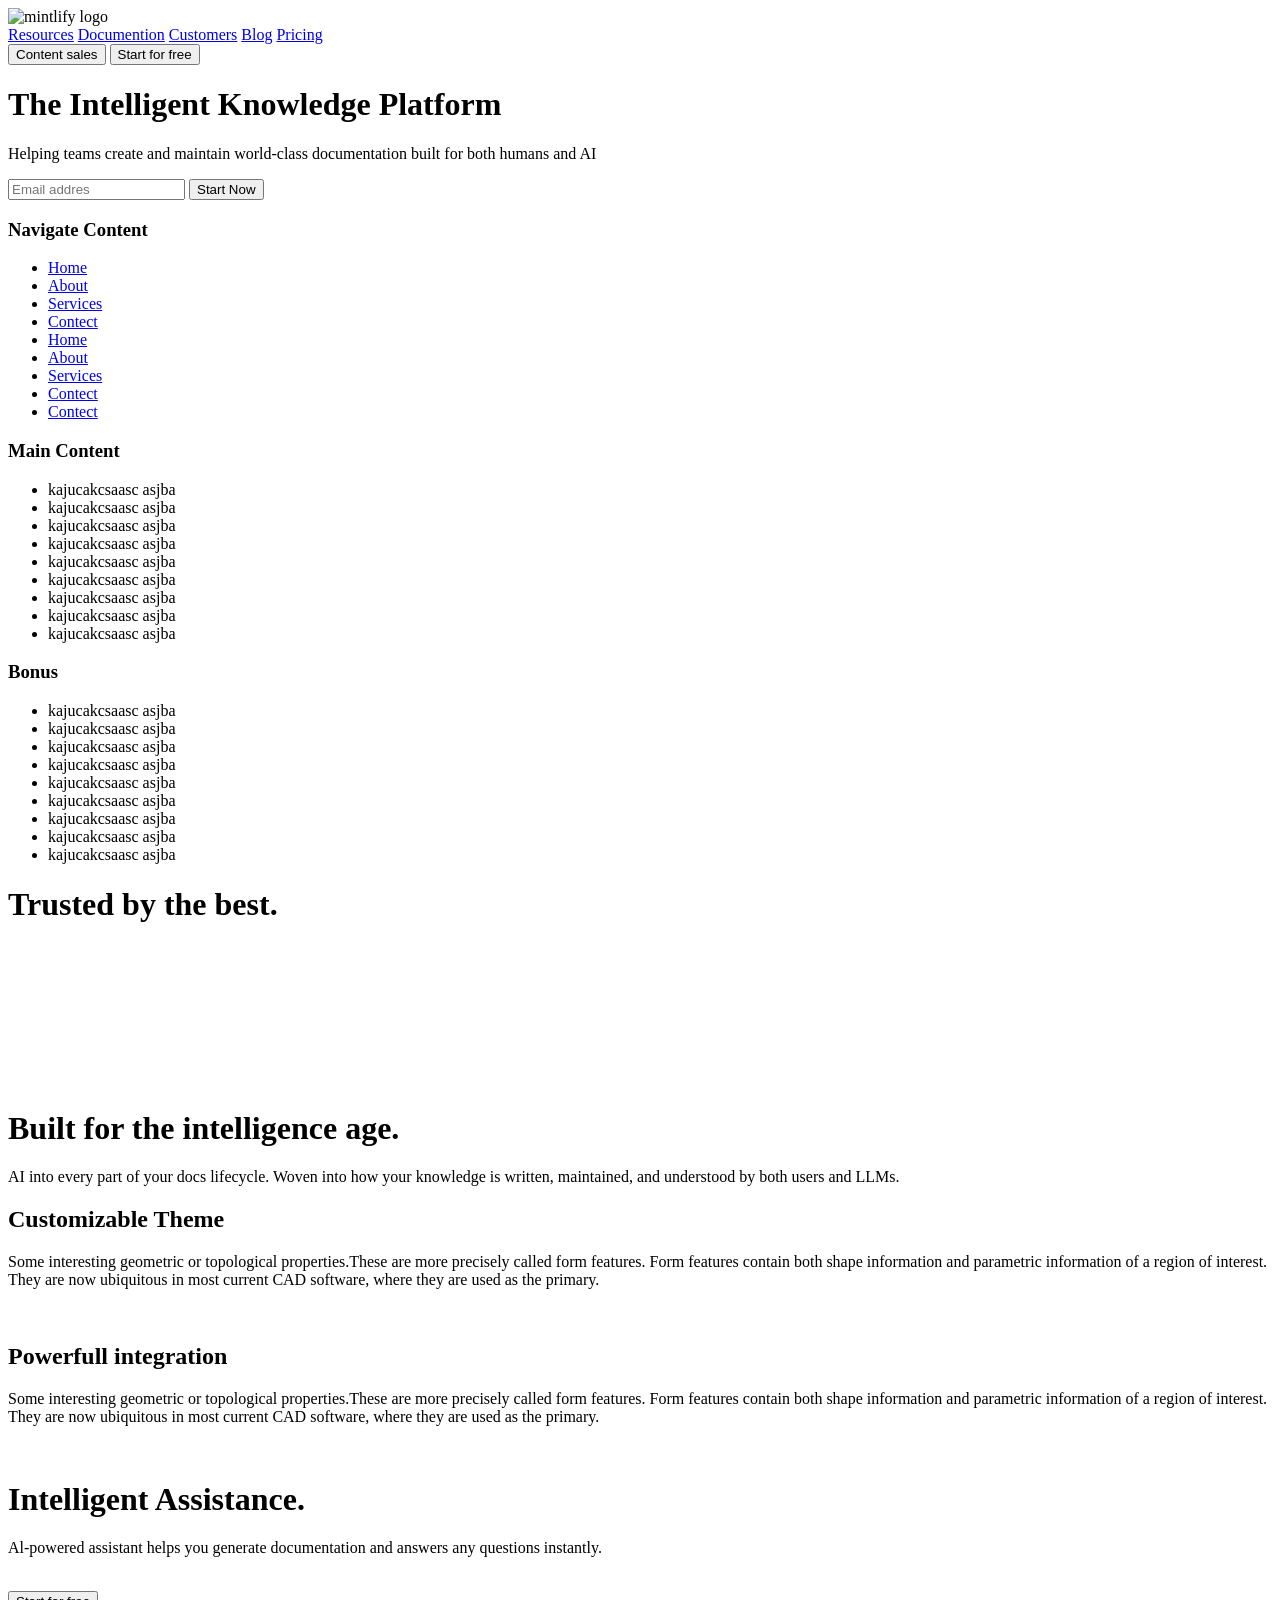
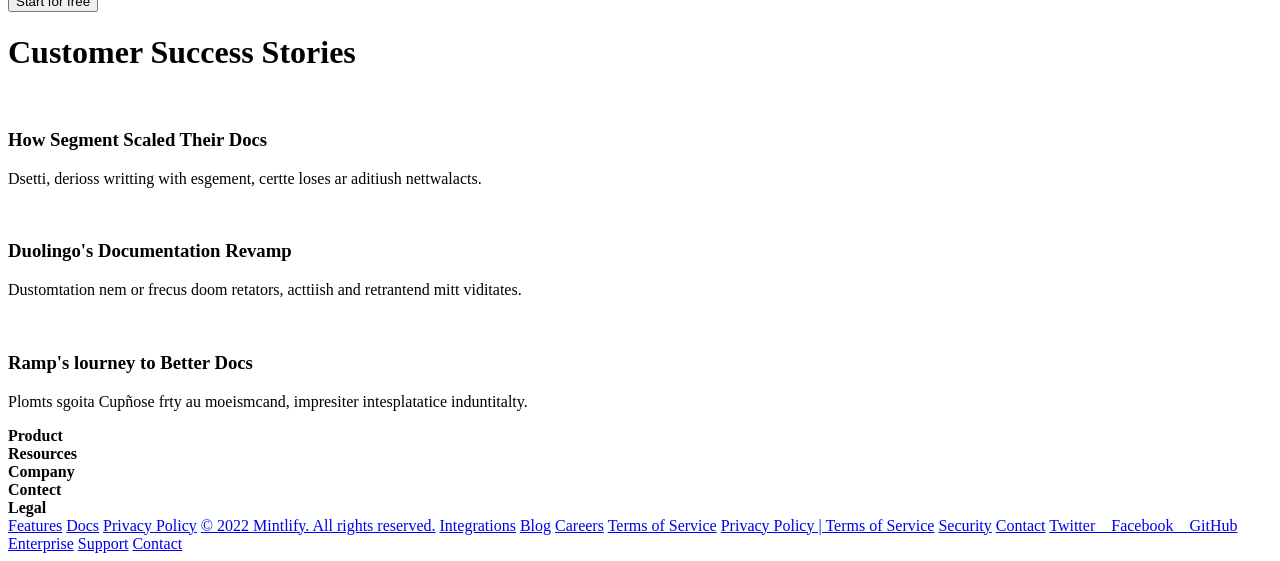
==== 2nd Project- mintlify-clone/index.html @ 423ae63a "Create index.html" ====
<!doctype html>
<html lang="en">
  <head>
    <meta charset="UTF-8" />
    <meta name="viewport" content="width=device-width, initial-scale=1.0" />
    <title>Mintlify</title>

    <link rel="stylesheet" href="style.css" />

    <!-- font for headings -->
    <link rel="preconnect" href="https://fonts.googleapis.com">
<link rel="preconnect" href="https://fonts.gstatic.com" crossorigin>
<link href="https://fonts.googleapis.com/css2?family=Inter:ital,opsz,wght@0,14..32,100..900;1,14..32,100..900&display=swap" rel="stylesheet">
  

<!-- font for body -->
<link rel="preconnect" href="https://fonts.googleapis.com">
<link rel="preconnect" href="https://fonts.gstatic.com" crossorigin>
<link href="https://fonts.googleapis.com/css2?family=Inter:ital,opsz,wght@0,14..32,100..900;1,14..32,100..900&display=swap" rel="stylesheet">
  </head>
<body>
  <header>
    <nav>
      <div class="logo12">
        <img width="100px"src="Mintlify_idjQU-FEBd_1.png"alt="mintlify logo"/>

        
      </div>

      <div class="between">
        <a href="#">Resources</a>

        <a href="#">Documention</a>

        <a href="#">Customers</a>

        <a href="#">Blog</a>

        <a href="#">Pricing</a>
      </div>

      <div>
        <button class="content-sales">Content sales</button>
        <button type="submit" class="Start-for-free">Start for free</button>
      </div>

    </nav>

</header>

<!-- Below is the Hero section -->

<main>
<div >
    <h1><span>The Intelligent</span> <span>Knowledge Platform</span> </h1>
    <p><span>Helping teams create and maintain world-class</span> <span>documentation built for both humans and AI</span></p>



        
      <div class="main-button">
        <input type="email" name="email" id="email" required placeholder="Email addres">
        <button  type="submit" class="button2">Start Now</button>
      </div>
</div>

</main>

<!-- beloow is the sidebar -->
<div class="maincintentcards">
    <div class="sidebar card1" >
      <h3 class="NavigateContent">Navigate Content</h3>

    <ul>
      <li><a href="#">Home</a></li>
      <li><a href="#">About</a></li>
      <li><a href="#">Services</a></li>
      <li><a href="#">Contect</a></li>  
      <li><a href="#">Home</a></li>
      <li><a href="#">About</a></li>
      <li><a href="#">Services</a></li>
      <li><a href="#">Contect</a></li> 
       <li><a href="#">Contect</a></li> 
      
      
    </ul>

  </div>

  <div class="card2">
    <h3>Main Content</h3>
    <ul>
      <li>kajucakcsaasc asjba</li>
      <li>kajucakcsaasc asjba</li>
      <li>kajucakcsaasc asjba</li>
      <li>kajucakcsaasc asjba</li>
      <li>kajucakcsaasc asjba</li>
      <li>kajucakcsaasc asjba</li>
      <li>kajucakcsaasc asjba</li>
      <li>kajucakcsaasc asjba</li>
      <li>kajucakcsaasc asjba</li>
      
    </ul>
  </div>

  <div class="card3">
    <h3>Bonus</h3>
    <ul>
      <li>kajucakcsaasc asjba</li>
      <li>kajucakcsaasc asjba</li>
      <li>kajucakcsaasc asjba</li>
      <li>kajucakcsaasc asjba</li>
      <li>kajucakcsaasc asjba</li>
      <li>kajucakcsaasc asjba</li>
      <li>kajucakcsaasc asjba</li>
      <li>kajucakcsaasc asjba</li>
      <li>kajucakcsaasc asjba</li>
    </ul>
  </div>

</div>

<div class="TrustedBy">
  <h1>Trusted by the best. </h1>
</div>

<div class="logos">

  <div class="logo"> <img src="apple-black-logo-svgrepo-com.svg" alt=""></div>
  <div class="logo"> <img src="microsoft-logo-svgrepo-com.svg" alt=""></div>
  <div class="logo"> <img src="facebook-2-logo-svgrepo-com.svg" alt=""></div>
  <div class="logo"> <img src="tiktok-icon-white-1-logo-svgrepo-com.svg" alt=""></div>
  <div class="logo"> <img src="instagram-glyph-1-logo-svgrepo-com.svg" alt=""></div>
  <div class="logo"> <img src="twitter-3-logo-svgrepo-com.svg" alt=""></div>
  <div class="logo"> <img src="google-icon-logo-svgrepo-com.svg" alt=""></div>
  <div class="logo"> <img src="mastercard-2-logo-svgrepo-com.svg" alt=""></div>


</div>

<div >
  <h1 class="Built-for">
    Built for the intelligence age.
  </h1>
  <div class="built-pera">
    <p><span>AI into every part of your docs lifecycle. Woven into how your knowledge</span> <span>is written, maintained, and understood by both users and LLMs.</span>  </p> 
  </div>
</div>


<div class="Feature-Highlights">

  <div class="bigbox1">
    <div class="bigbox1p1">
    
      <h2 class="Customizable-theme">Customizable Theme</h2>
      <p>Some interesting geometric or topological properties.These are more precisely called form features. Form features contain both shape information and parametric information of a region of interest. They are now ubiquitous in most current CAD software, where they are used as the primary.</p>


    </div>
 
    <div class="bigbox1p2">

      <img src="cutomizabletheme.jfif  " alt="">

    </div>

  </div>

  <div class="bigbox2">
    <div class="bigbox2p1">
    
      <h2 class="Powerfull-integration">Powerfull integration</h2>
      <p>Some interesting geometric or topological properties.These are more precisely called form features. Form features contain both shape information and parametric information of a region of interest. They are now ubiquitous in most current CAD software, where they are used as the primary.</p>


    </div>

    <div class="bigbox2p2">

      <img src="cutomizabletheme.jfif" alt="">

    </div>

  </div>
  





</div>

<div class="UI-Preview parent">

  <div class="  child">
  <h1 class="text">
    <span>Intelligent</span> <span>Assistance.</span>
  </h1>

  
</div>

<div class="pira">
  <p >
    <span>Al-powered assistant helps you</span> <span> generate documentation and</span> <span>answers any questions instantly.</span>
  </p>
</div>



<div class=" image child">
  <img src="ChatGPT Image Mar 9, 2026, 09_52_54 PM.png" alt="">

</div>

<div class="button child">
  <button type="submit" class="Start-for-free1">Start for free</button>

</div>
  

</div>


<!-- ////////// -->

<h1 class="Customer-Success-Stories">Customer Success Stories</h1>

<div class="Case-Studies">

    <div class="Case-Studies1" >
      <img src="f2.jfif" alt="">
      <h3 >How Segment Scaled Their Docs</h3>
      <p>Dsetti, derioss writting with esgement, certte loses ar aditiush nettwalacts.</p>

    

  </div>

  <div class="Case-Studies2">
      <img src="f1.jfif" alt="">
    <h3>Duolingo's Documentation Revamp</h3>
    <p>Dustomtation nem or frecus doom retators, acttiish and retrantend mitt viditates.</p>
    
  </div>

  <div class="Case-Studies3">
      <img src="f3.jfif" alt="">
    <h3>Ramp's lourney to Better Docs</h3>
    <p>Plomts sgoita Cupñose frty au moeismcand, impresiter intesplatatice induntitalty.</p>
    
  </div>

</div>



<div class="footer">
  
  <div class="childe childe1"><strong>Product</strong></div>
  <div class="childe childe2"><strong>Resources</strong></div>
  <div class="childe childe3"><strong>Company</strong></div>
  <div class="childe childe4"><strong>Contect</strong></div>
  <div class="childe childe4"><strong>Legal</strong></div>
<a href="#">Features</a>
<a href="#">Docs</a>
<a href="#">Privacy Policy</a>
<a href="#">© 2022 Mintlify. All rights reserved.</a>
<a href="#">Integrations</a>
<a href="#">Blog</a>
<a href="#">Careers</a>
<a href="#">Terms of Service</a>
<a href="#">Privacy Policy | Terms of Service</a>
<a href="#">Security</a>
<a href="#">Contact</a>
<a href="#">Twitter Facebook GitHub</a>
<a href="#">Enterprise</a>
<a href="#">Support</a>
<a href="#">Contact</a>

  
</div>






  </body>
</html>
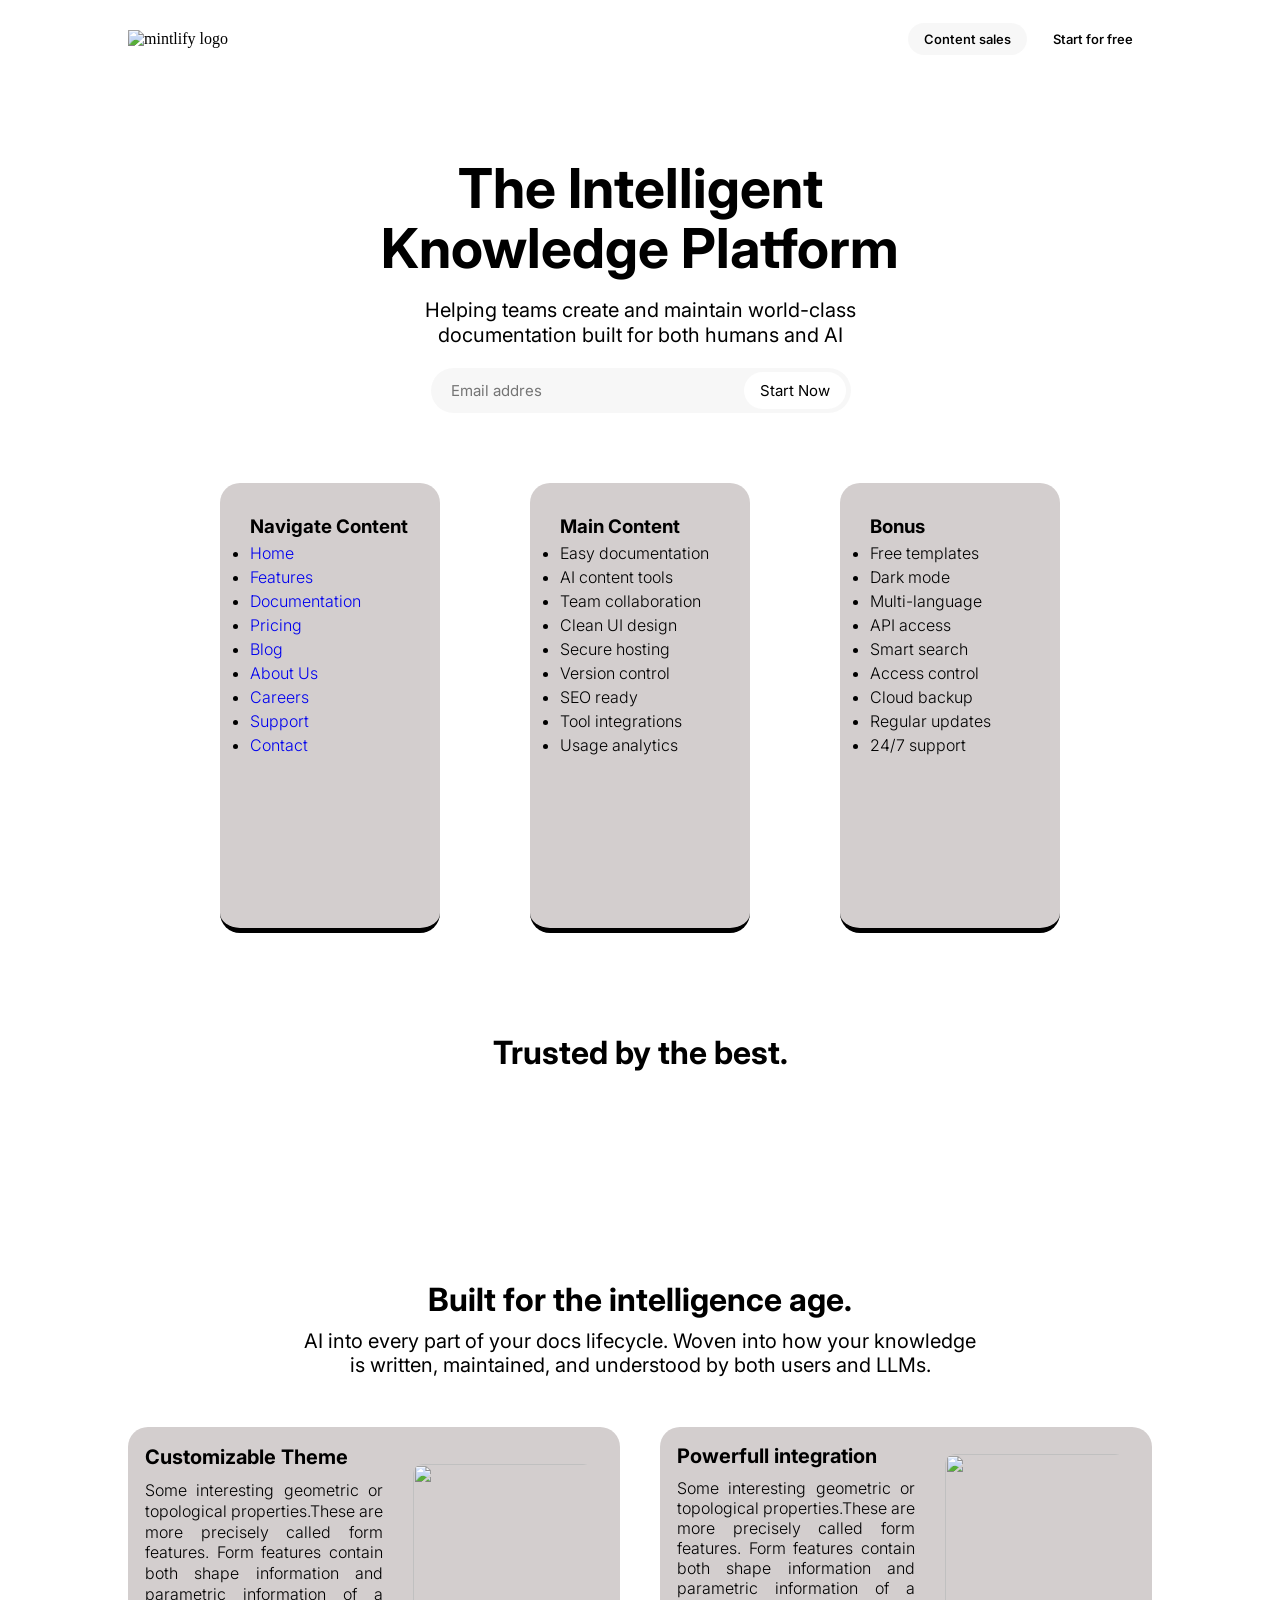
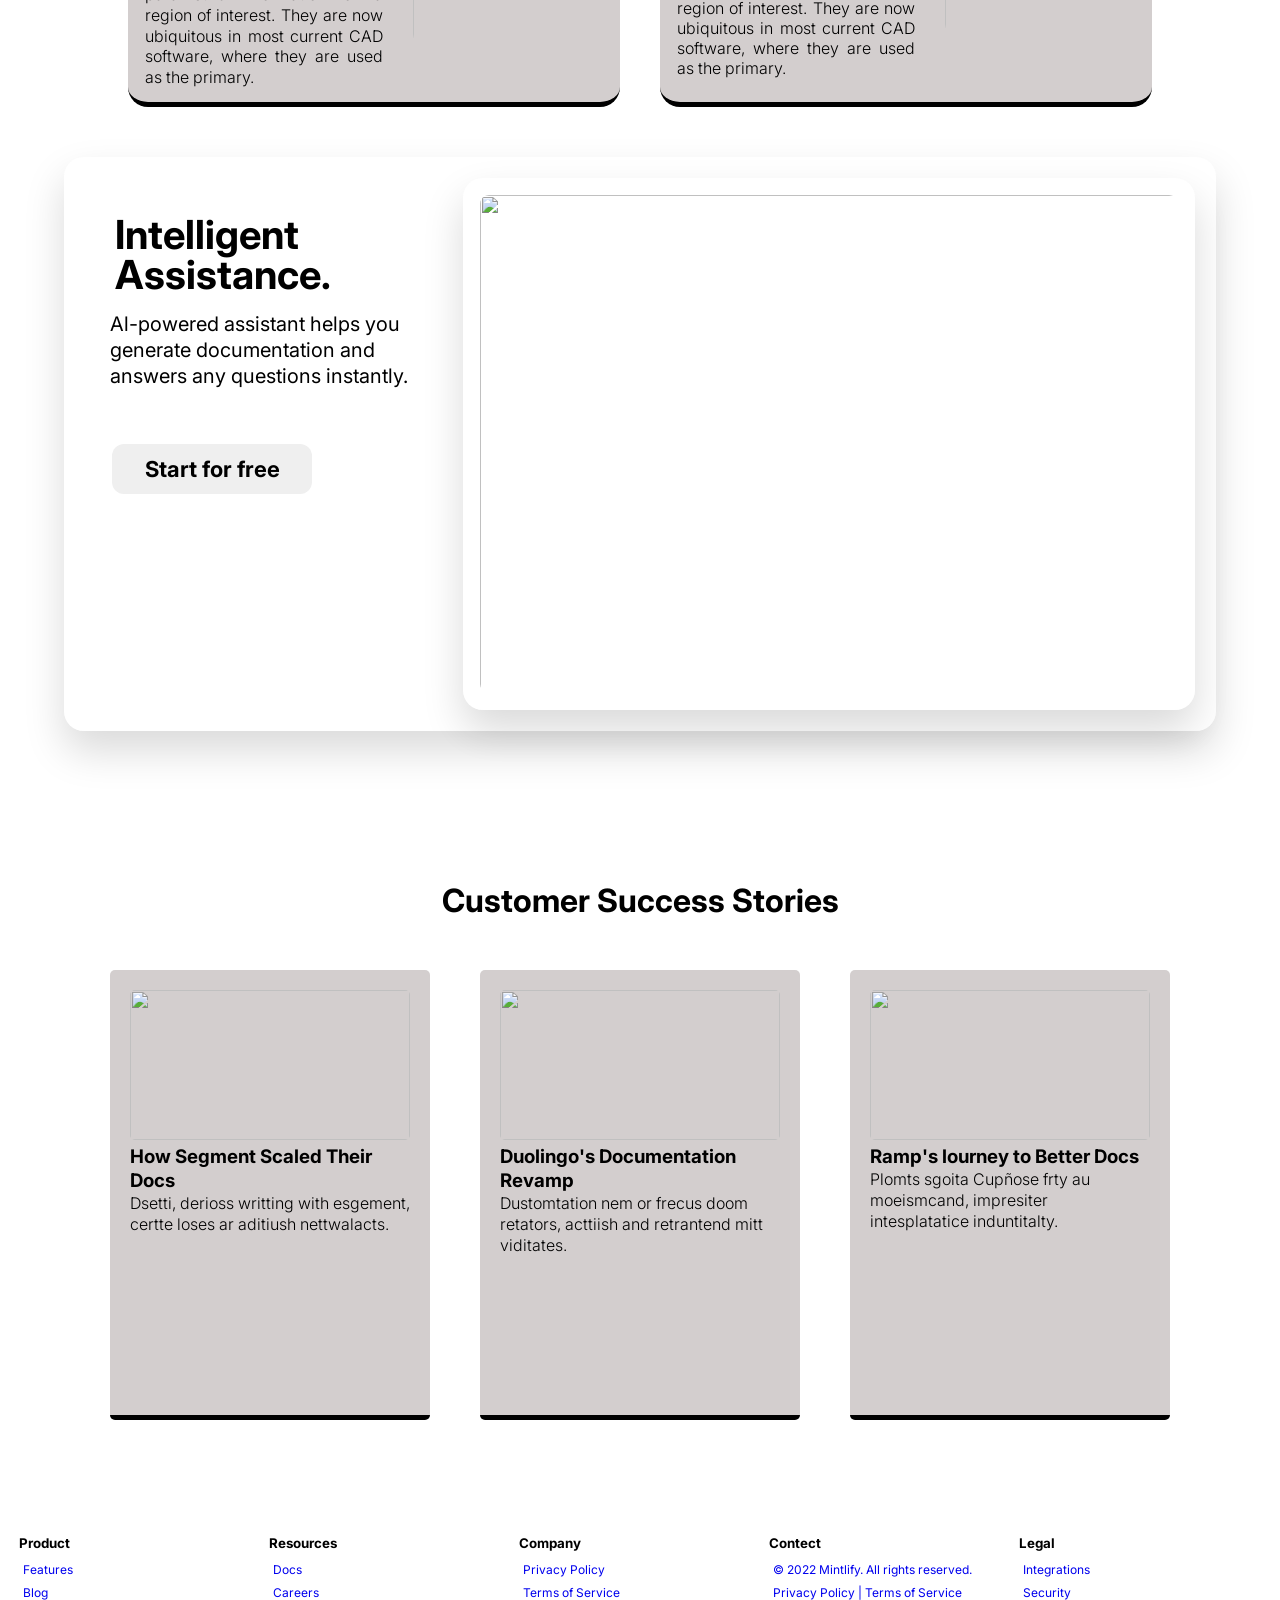
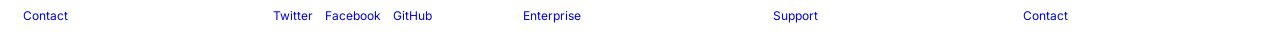
==== commit 66993df3: "Update index.html" ====
--- a/2nd Project- mintlify-clone/index.html
+++ b/2nd Project- mintlify-clone/index.html
@@ -73,14 +73,14 @@
 
     <ul>
       <li><a href="#">Home</a></li>
-      <li><a href="#">About</a></li>
-      <li><a href="#">Services</a></li>
-      <li><a href="#">Contect</a></li>  
-      <li><a href="#">Home</a></li>
-      <li><a href="#">About</a></li>
-      <li><a href="#">Services</a></li>
-      <li><a href="#">Contect</a></li> 
-       <li><a href="#">Contect</a></li> 
+      <li><a href="#">Features</a></li>
+      <li><a href="#">Documentation</a></li>
+      <li><a href="#">Pricing</a></li>  
+      <li><a href="#">Blog</a></li>
+      <li><a href="#">About Us</a></li>
+      <li><a href="#">Careers</a></li>
+      <li><a href="#">Support</a></li> 
+       <li><a href="#">Contact</a></li> 
       
       
     </ul>
@@ -90,15 +90,15 @@
   <div class="card2">
     <h3>Main Content</h3>
     <ul>
-      <li>kajucakcsaasc asjba</li>
-      <li>kajucakcsaasc asjba</li>
-      <li>kajucakcsaasc asjba</li>
-      <li>kajucakcsaasc asjba</li>
-      <li>kajucakcsaasc asjba</li>
-      <li>kajucakcsaasc asjba</li>
-      <li>kajucakcsaasc asjba</li>
-      <li>kajucakcsaasc asjba</li>
-      <li>kajucakcsaasc asjba</li>
+      <li>Easy documentation  </li>
+      <li>AI content tools</li>
+      <li>Team collaboration </li>
+      <li>Clean UI design </li>
+      <li>Secure hosting</li>
+      <li>Version control</li>
+      <li>SEO ready</li>
+      <li>Tool integrations</li>
+      <li>Usage analytics</li>
       
     </ul>
   </div>
@@ -106,15 +106,15 @@
   <div class="card3">
     <h3>Bonus</h3>
     <ul>
-      <li>kajucakcsaasc asjba</li>
-      <li>kajucakcsaasc asjba</li>
-      <li>kajucakcsaasc asjba</li>
-      <li>kajucakcsaasc asjba</li>
-      <li>kajucakcsaasc asjba</li>
-      <li>kajucakcsaasc asjba</li>
-      <li>kajucakcsaasc asjba</li>
-      <li>kajucakcsaasc asjba</li>
-      <li>kajucakcsaasc asjba</li>
+      <li>Free templates</li>
+      <li>Dark mode</li>
+      <li>Multi-language</li>
+      <li>API access</li>
+      <li>Smart search</li>
+      <li>Access control</li>
+      <li>Cloud backup</li>
+      <li>Regular updates</li>
+      <li>24/7 support</li>
     </ul>
   </div>
 
--- a/2nd Project- mintlify-clone/style.css
+++ b/2nd Project- mintlify-clone/style.css
@@ -0,0 +1,665 @@
+*{
+    margin: 0;
+    padding: 0;
+    box-sizing: border-box;
+
+}
+body{
+    background-image: url(background\ color.jpeg);
+    background-size:260%;
+    background-position: top;
+    
+}
+
+
+nav{
+    border: 1px;
+    
+    display: flex;
+    justify-content: space-between;
+    
+    align-items: center;
+    
+
+    width: 80%;
+    margin: 20px auto;
+
+}
+.logo12 img{
+    max-height: 30px;
+    width: auto;
+}
+
+nav div a{
+    color: #FFFFFF;
+
+    margin-left: 25px;
+    
+    gap: 10px;
+    text-decoration: none;
+    
+    
+    
+    font-family: "Inter", sans-serif;
+    
+    font-size: 50;
+    font-weight: 500;
+    font-style: normal;
+    
+    
+    
+    
+}
+
+nav div button{
+    background-color: #FFFFFF;
+    color: black;
+
+    font-family: "Inter", sans-serif;
+    
+    font-size: 70;
+    font-weight: 550;
+    font-style: normal;
+
+    border: none;
+
+    padding: 8px 16px;
+
+    font-size: 13px;
+    border-radius: 20px;
+    margin: 3px;
+
+
+
+}
+
+.content-sales{
+    background-color: 	#eeeded75;
+
+}
+
+main{
+    display: flex;
+    justify-content: center;
+    align-items: flex-start;
+    margin: 20px auto;
+    margin-top: 100px;
+     
+     width: 60%;
+    
+     
+    
+    
+    
+}
+
+main div h1{
+    text-align: center;
+    font-family: "Inter", sans-serif;
+    line-height: 60px;
+    
+    font-size: 55px;
+    
+    
+    
+}
+
+main div h1 span{
+    display: block;
+}
+
+main div p{
+text-align: center;
+font-family: "Inter", sans-serif;
+    line-height: 25px;
+    font-size: 20px;
+
+    margin-top: 20px;
+    
+}
+
+main div p span{
+
+    display: block;
+
+    
+
+}
+
+
+.main-button{
+    position: relative;
+    display: flex;
+    align-items: center;
+    justify-content: flex-end;
+    right: 48px;
+    
+
+}
+
+#email{
+   
+    
+   margin-top: 20px; 
+   margin-left: 50px;
+   width: 420px;
+   height: 45px;
+   border-radius: 60px;
+  border: none;
+  outline: none;
+  padding: 20px;
+  background-color: #eeeded75;
+  font-family: "Inter", sans-serif;
+  font-size: 15px;
+    
+
+}
+
+.button2{
+    position: absolute;
+    background-color: #FFFFFF;
+    color: black;
+    border: none;
+  outline: none;
+
+    font-family: "Inter", sans-serif;
+    font-size: 15px;
+     height: 37px;
+     border-radius: 60px;
+     padding: 8px 16px;
+
+     bottom: 4px;
+     right: 5px;
+     
+    
+    
+
+
+    
+
+
+}
+
+.button2:hover{
+    background-color: #eeeded75 ;
+}
+.Start-for-free:hover{
+    background-color: #eeeded75 ;
+}
+
+.maincintentcards{
+    margin-top: 20px;
+    display: flex;
+    justify-content: center;
+    gap: 90px;
+    margin-top: 70px;
+    
+}
+
+.sidebar{
+    
+    
+
+
+     width:  220px;
+     height: 50vh;
+     padding: 30px;
+     background-color: rgb(211, 206, 206);
+     border-radius: 20px;
+     font-family: "Inter", sans-serif;
+     font-weight: 300;
+     line-height: 1.5;
+     border-bottom: 5px solid black;
+     
+    
+    
+     
+}
+a{
+    text-decoration: none;
+}
+
+.card2{
+    
+    
+
+
+     width:  220px;
+     height: 50vh;
+     padding: 30px;
+     background-color: rgb(211, 206, 206);
+     border-radius: 20px;
+     font-family: "Inter", sans-serif;
+     font-weight: 300;
+     line-height: 1.5;
+     border-bottom: 5px solid black;
+     
+     
+    
+    
+     
+}
+a{
+    text-decoration: none;
+}
+
+.card3{
+
+     width:  220px;
+     height: 50vh;
+     padding: 30px;
+     background-color: rgb(211, 206, 206);
+     border-radius: 20px;
+     font-family: "Inter", sans-serif;
+     font-weight: 300;
+     line-height: 1.5;
+     border-bottom: 5px solid black;  
+     
+}
+a{
+    text-decoration: none;
+   
+}
+
+
+.TrustedBy{
+     
+    
+    
+    margin-top: 100px ;
+    display: flex;
+    justify-content: center;
+    text-align: center;
+    font-family: "Inter", sans-serif;
+    font-weight: bolder;
+   
+    width: 100%;
+   
+}
+
+img{
+  height: 65px;
+  width: auto;
+}
+
+.logos{
+    display: flex;
+    align-items: center;
+    width: 100%;
+
+    padding: 20px 20px 20px 20px;
+    margin: 30px  auto ;
+    background: rgba(255,255,255,0.15);
+    backdrop-filter: blur(10px);
+
+    justify-content: space-evenly;
+    border-radius: 15px;
+    
+}
+
+.Feature-Highlights{
+    
+    width: 80%;
+    display: flex;
+    margin: 50px auto;
+    justify-content: center;
+    
+    gap: 40px;
+   
+       
+}
+
+.bigbox1{
+    display: flex;
+    justify-content: center;
+    gap: 20px;
+
+    height: 280px;
+    width: 4000px;
+    
+    
+}
+
+.bigbox1p1{
+   
+    flex: 1;
+    line-height: 1.3;
+    font-family: "Inter", sans-serif;
+    text-align: justify;
+    
+    
+   
+
+
+}
+.Customizable-theme{
+
+margin-bottom: 10px;
+font-size: 20px;
+
+}
+.bigbox1p2{
+    margin-top: 10px;       
+}
+.bigbox1p2 img{
+    width: 200px;
+    height: 200px;
+    padding: 10px 10px 10px 10px;
+    border-radius: 20px;
+
+}
+
+/* ---------------------- */
+
+.bigbox2{
+    display: flex;
+    justify-content: center;
+    gap: 20px;
+
+      height: 280px;
+    width: 4000px;
+    
+}
+
+
+.Powerfull-integration{
+    margin-bottom: 10px;
+font-size: 20px;
+}
+
+
+
+
+
+.bigbox1{
+    background-color: rgb(211, 206, 206);
+    font-family: "Inter", sans-serif;
+    font-weight: 300;
+    padding: 17px;
+     
+    border-radius: 20px;
+    border-bottom: 5px solid black; 
+
+}
+/* ----- */
+
+.bigbox2p2 img{
+    width: 200px;
+    height: 200px;
+    padding: 10px 10px 10px 10px;
+    border-radius: 20px;
+
+}
+
+.bigbox2{
+    background-color: rgb(211, 206, 206);
+    font-family: "Inter", sans-serif;
+    font-weight: 300;
+    padding: 17px;
+     
+    border-radius: 20px;
+    border-bottom: 5px solid black; 
+
+}
+
+.bigbox2p1{
+     text-align: justify;
+
+}
+
+.Built-for{
+    display: flex;
+    justify-content: center;
+    font-family: "Inter", sans-serif;
+    margin-top: 120px;
+
+}
+
+.built-pera{
+    text-align: center;
+    font-family: "Inter", sans-serif;
+    padding-top: 10px;
+    font-size: 20px;
+    
+}
+
+div p span{
+    display: block;
+}
+
+.UI-Preview{
+display: grid;
+   
+    width: 90%;
+    margin: 20px auto;
+    grid-template-rows: repeat( 4,1fr);
+    grid-template-columns: repeat(2 ,1fr);
+     background: rgba(255,255,255,0.12);
+    backdrop-filter: blur(50000px);
+    border-radius: 20px;
+    padding: 20px;
+
+
+  border: 1px solid rgba(255,255,255,0.4);
+  background: rgba(255,255,255,0.08);
+  backdrop-filter: blur(10px);
+
+  box-shadow: 0 20px 40px rgba(0,0,0,0.15);
+
+
+
+}
+
+
+
+.text{
+    padding: 10px;
+    margin-top: 27px;
+    margin-left: 20px;
+    font-size: 40px;
+    font-family: "Inter", sans-serif;
+    line-height: 40px;
+    
+}
+div div h1 span{
+    display: block;
+}
+
+.pira{
+    display: flex;
+    margin-left: 25px;
+    padding-top: 0px;
+    grid-row: 2/-3;
+    grid-column: 1/-2;
+    text-align: left;
+    font-family: "Inter", sans-serif;
+    
+    font-size: 20px;
+    line-height: 1.3;
+    
+}
+
+div div p span{
+    display: block;
+}
+
+.button{
+    grid-row: 3/-1;
+    grid-column: 1/-2;
+    padding-left: 27px;
+    margin-bottom: 25px;
+   
+}
+
+
+
+.Start-for-free1{
+    height: 50px;
+    width: 200px;
+     border-radius: 12px;
+     outline: none;
+     border: none;
+      text-align: center;
+    font-family: "Inter", sans-serif;
+    font-weight: bold;
+    font-size: 22px;
+   
+    
+
+    
+}
+.Start-for-free1:hover{
+    background-color: #eeeded75 ;
+}
+
+.image{
+    grid-area: 1/2/-1/-1;
+    padding: 15px;
+  border-radius: 20px;
+
+  border: 1px solid rgba(255,255,255,0.4);
+  background: rgba(255,255,255,0.08);
+  backdrop-filter: blur(10px);
+
+  box-shadow: 0 20px 40px rgba(0,0,0,0.15);
+    
+}
+
+   
+.image img{
+    width: 700px;
+    height: 500px;
+    border-radius: 10px;
+    display: flex;
+    justify-content: center;
+    align-items: center;
+     border: 1px solid rgba(255,255,255,0.4);
+
+  
+
+    
+}
+
+/* ------------------------- */
+
+.Case-Studies{
+    
+    display: flex;
+    justify-content: center;
+    gap: 50px;
+    margin-top: 50px;
+    
+}
+
+.Case-Studies1{
+    
+    
+
+
+     width:  320px;
+     height: 50vh;
+     padding: 20px;
+     background-color: rgb(211, 206, 206);
+     border-radius: 5px;
+     font-family: "Inter", sans-serif;
+     font-weight: 300;
+     line-height: 1.3;
+     
+     border-bottom: 5px solid black;
+     
+    
+    
+     
+}
+
+
+.Case-Studies2{
+    
+    
+
+
+     width:  320px;
+     height: 50vh;
+     padding: 20px;
+     background-color: rgb(211, 206, 206);
+     border-radius: 5px;
+     font-family: "Inter", sans-serif;
+     font-weight: 300;
+     line-height: 1.3;
+     border-bottom: 5px solid black;
+     
+     
+    
+    
+     
+}
+
+.Case-Studies3{
+
+     width:  320px;
+     height: 50vh;
+     padding: 20px;
+     background-color: rgb(211, 206, 206);
+    border-radius: 5px;
+     font-family: "Inter", sans-serif;
+     font-weight: 300;
+     line-height: 1.3;
+     border-bottom: 5px solid black;  
+     
+}
+
+.Case-Studies1 img{
+    width: 280px;
+    height: 150px;
+    border-radius: 5px;
+}
+
+.Case-Studies2 img{
+    width: 280px;
+    height: 150px;
+    border-radius: 5px;
+}
+
+.Case-Studies3 img{
+    width: 280px;
+    height: 150px;
+    border-radius: 5px;
+}
+.footer{
+    width: 100%;
+    display: grid;
+    grid-template-rows: repeat(4,1fr);
+    grid-template-columns: repeat(5,1fr);
+    margin-top: 100px;
+    background-color: #FFFFFF;
+    padding: 15px;
+    
+    
+}
+
+.footer a{
+    
+    font-family: "Inter", sans-serif;
+    font-size: 12px;
+    padding:  4px 4px 4px 8px;
+    text-decoration: none;
+    
+     
+    
+    
+}
+
+.footer div{
+    font-family: "Inter", sans-serif;
+    font-size: smaller;
+    margin-left: 4px;
+
+}
+
+.Customer-Success-Stories{
+    margin-top: 150px;
+
+    text-align: center;
+    font-family: "Inter", sans-serif;
+    font-weight: bolder;
+}
